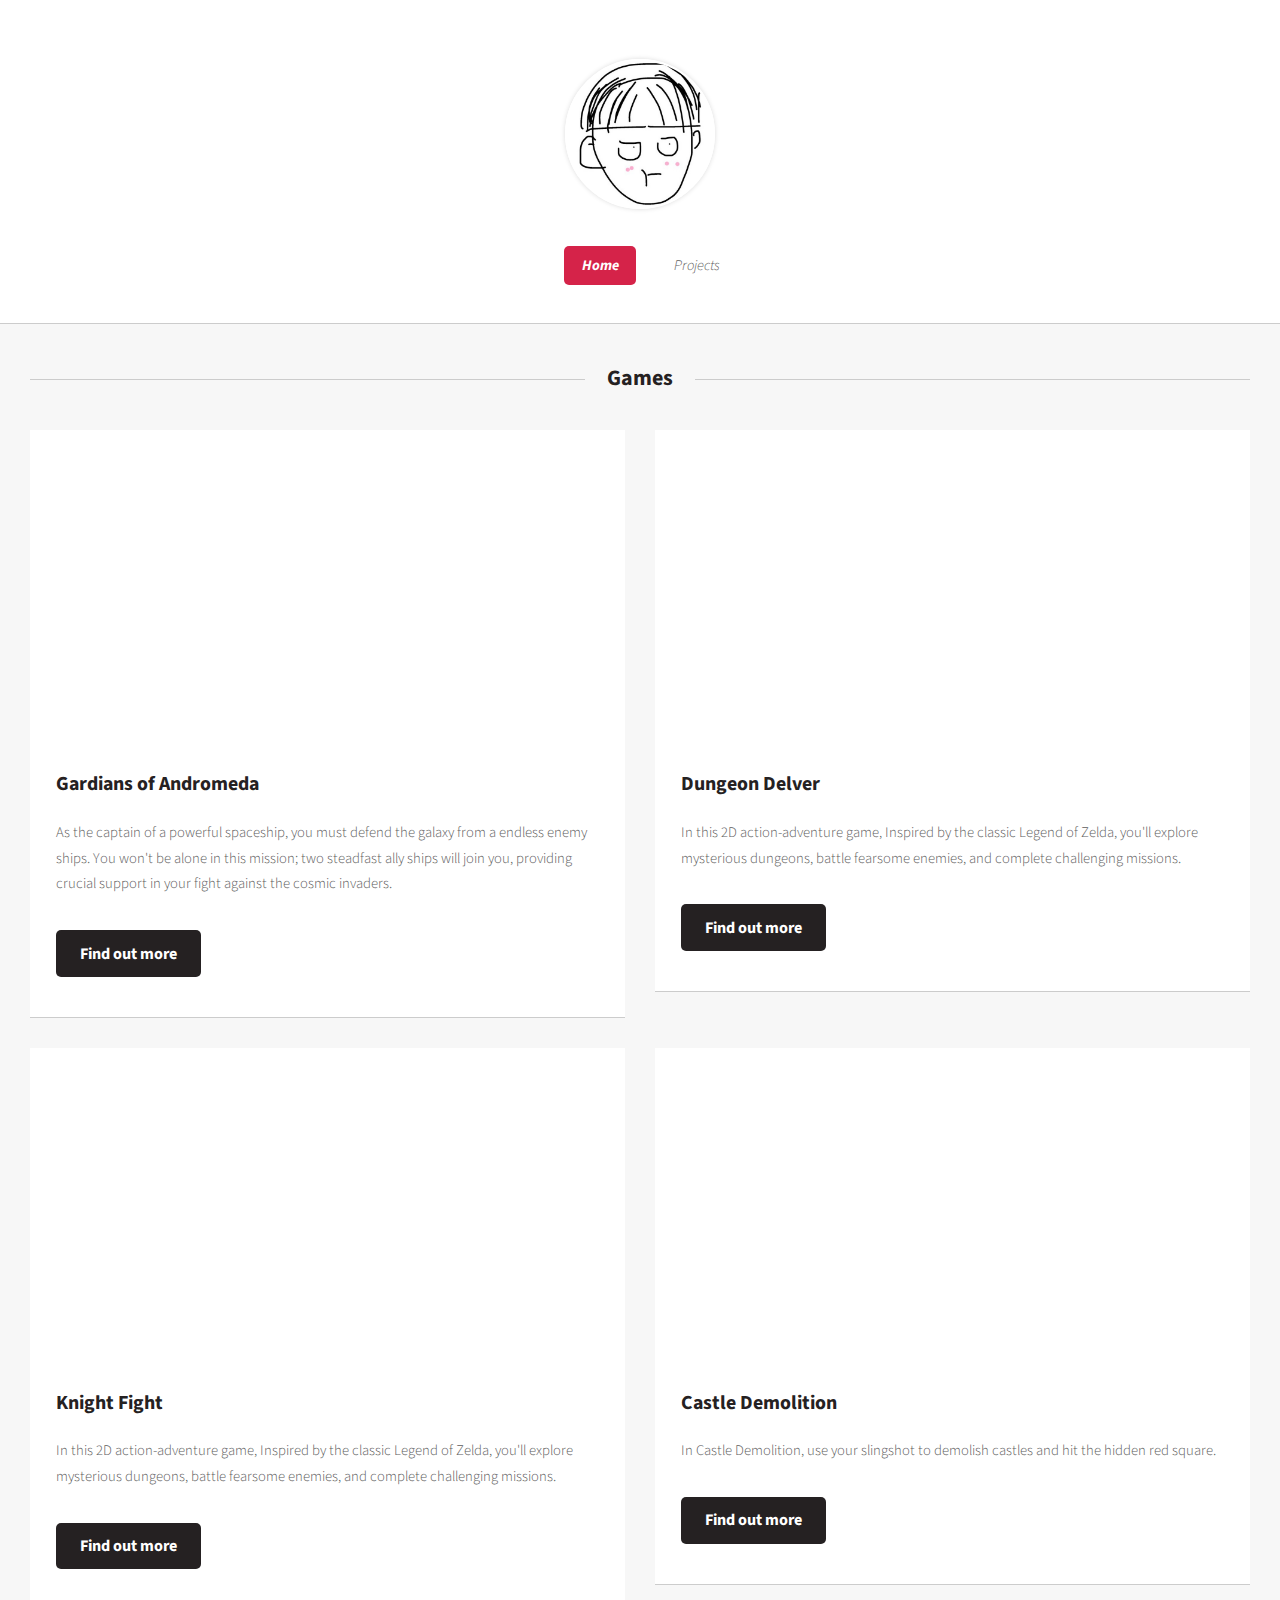
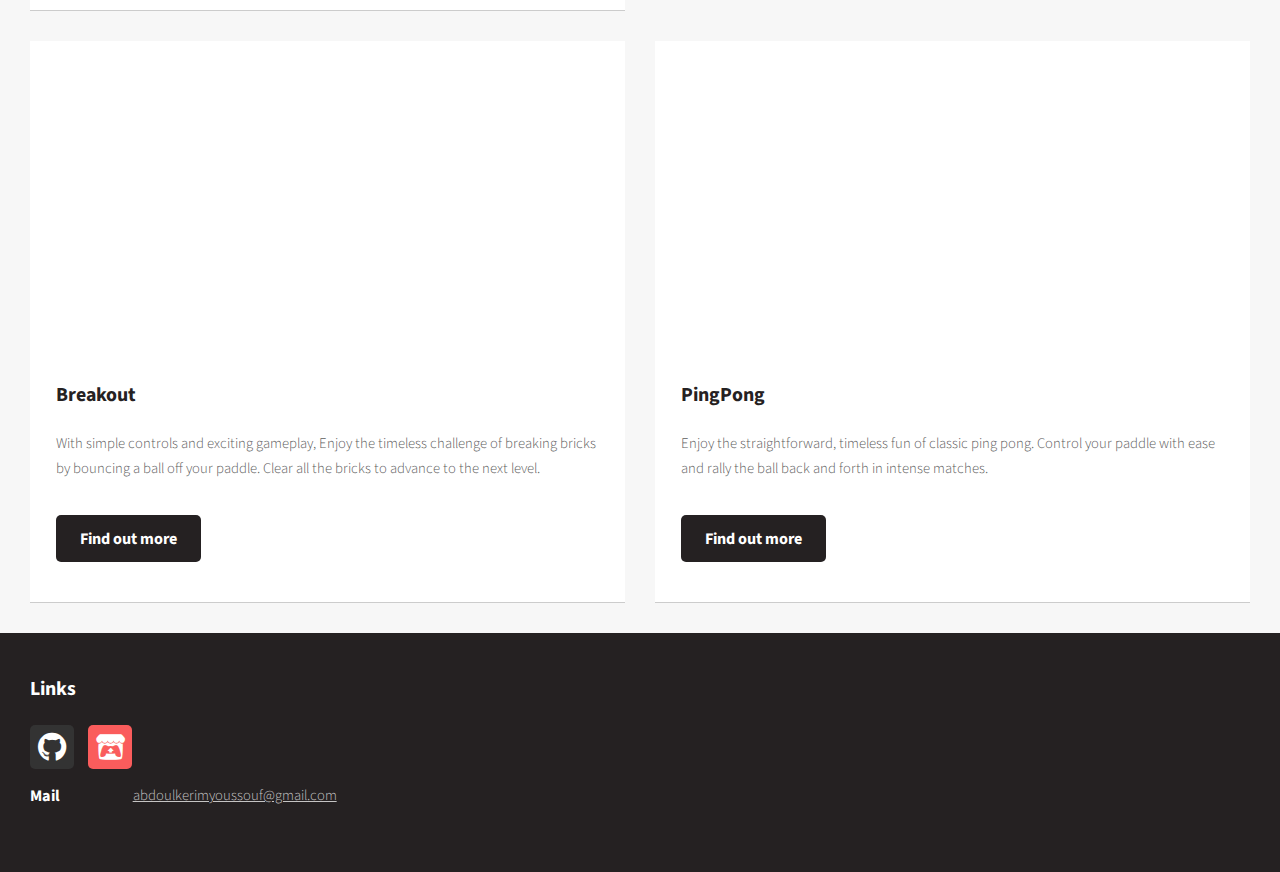
==== Games.html @ 2366a531 "Initial commit" ====
<!DOCTYPE HTML>
<!--
	Dopetrope by HTML5 UP
	html5up.net | @ajlkn
	Free for personal and commercial use under the CCA 3.0 license (html5up.net/license)
-->
<html>
	<head>
		<title>Portfolio|Abdoulkerim</title>
		<meta charset="utf-8" />
		<meta name="viewport" content="width=device-width, initial-scale=1, user-scalable=no" />
		<link rel="stylesheet" href="assets/css/main.css" />
	</head>
	<body class="homepage is-preload">
		<div id="page-wrapper">

			<!-- Header -->
				<section id="header">

					<!-- Logo -->
						<h1><a href="index.html"><img src="images/notapplepie.jpg" alt="notapplepie" class="profile-pic"/></a></h1>

					<!-- Nav -->
						<nav id="nav">
							<ul>
								<li class="current"><a href="index.html">Home</a></li>
								<li><a href="Games.html">Projects</a></li>
							</ul>
						</nav>


				</section>

			<!-- Main -->
				<section id="main">
					<div class="container">
						<div class="row">
							<div class="col-12">

								<!-- Portfolio -->
									<section>
										<header class="major">
											<h2>Games</h2>
										</header>
										<div class="row">
											<div class="col-6 col-6-medium col-12-small">
												<section class="box">
													<div class = "video-yt" >
														<iframe src="https://www.youtube.com/embed/oCdLekGJ3S4?si=FOqsFIEhR8Nm39Bn" title="YouTube video player" frameborder="0"
														 allow="accelerometer; autoplay; clipboard-write; encrypted-media; gyroscope; picture-in-picture; web-share"
														  referrerpolicy="strict-origin-when-cross-origin" allowfullscreen></iframe>
													</div>
													<header>
														<h3>Gardians of Andromeda</h3>
													</header>
													<p>
														As the captain of a powerful spaceship, you must defend the galaxy from a endless enemy ships.
														 You won't be alone in this mission; two steadfast ally ships will join you, providing crucial 
														 support in your fight against the cosmic invaders.
													</p>
													<footer>
														<ul class="actions">
															<li><a href="#" class="button alt">Find out more</a></li>
														</ul>
													</footer>
												</section>
											</div>
											
											<div class="col-6 col-6-medium col-12-small">
												<section class="box">
													<div class = "video-yt" >
													<iframe src="https://www.youtube.com/embed/owROB8qgA64?si=1afpTWUJs-qrhBt_" title="YouTube video player" 
													frameborder="0" allow="accelerometer; autoplay; clipboard-write; encrypted-media; gyroscope; picture-in-picture; web-share" 
													referrerpolicy="strict-origin-when-cross-origin" allowfullscreen></iframe>
													</div>
													<header>
														<h3>Dungeon Delver</h3>
													</header>
													<p>
														In this 2D action-adventure game, Inspired by the classic Legend of Zelda, 
														you'll explore mysterious dungeons, battle fearsome enemies, and complete challenging missions.
													</p>
													<footer>
														<ul class="actions">
															<li><a href="#" class="button alt">Find out more</a></li>
														</ul>
													</footer>
												</section>
											</div>
											
											<div class="col-6 col-6-medium col-12-small">
												<section class="box">
													<div class = "video-yt" >
														<iframe src="https://www.youtube.com/embed/XNdR9-HgAMY?si=P9lZKR7RT84ebOXE" 
														title="YouTube video player" frameborder="0" allow="accelerometer; autoplay; clipboard-write; encrypted-media; gyroscope; picture-in-picture; web-share" 
														referrerpolicy="strict-origin-when-cross-origin" allowfullscreen></iframe>
													</div>
													<header>
														<h3>Knight Fight</h3>
													</header>
													<p>
														In this 2D action-adventure game, Inspired by the classic Legend of Zelda, 
														you'll explore mysterious dungeons, battle fearsome enemies, and complete challenging missions.
													</p>
													<footer>
														<ul class="actions">
															<li><a href="#" class="button alt">Find out more</a></li>
														</ul>
													</footer>
												</section>
											</div>
											<div class="col-6 col-6-medium col-12-small">
												<section class="box">
													<div class = "video-yt" >
														<iframe src="https://www.youtube.com/embed/rdBwaSptg14?si=_BSY2R4jfX_5YaL0"
														 title="YouTube video player" frameborder="0" allow="accelerometer; autoplay; clipboard-write; encrypted-media; gyroscope; picture-in-picture; web-share" 
														 referrerpolicy="strict-origin-when-cross-origin" allowfullscreen></iframe>
													</div>
													<header>
														<h3>Castle Demolition</h3>
													</header>
													<p>
														In Castle Demolition, use your slingshot to demolish castles and hit the hidden red square. 
													</p>
													<footer>
														<ul class="actions">
															<li><a href="#" class="button alt">Find out more</a></li>
														</ul>
													</footer>
												</section>
											</div>
											

											<div class="col-6 col-6-medium col-12-small">
												<section class="box">
													<div class = "video-yt" >
														<iframe src="https://www.youtube.com/embed/Ey598i9EQkU?si=g7UtG5QDTFk-wQ0L" title="YouTube video player" 
														frameborder="0" allow="accelerometer; autoplay; clipboard-write; encrypted-media; gyroscope; picture-in-picture; web-share" 
														referrerpolicy="strict-origin-when-cross-origin" allowfullscreen></iframe>
														</div>
													<header>
														<h3>Breakout</h3>
													</header>
													<p>
														With simple controls and exciting gameplay, Enjoy the timeless challenge of breaking bricks by bouncing a ball off your paddle. 
														Clear all the bricks to advance to the next level.
													</p>
													<footer>
														<ul class="actions">
															<li><a href="#" class="button alt">Find out more</a></li>
														</ul>
													</footer>
												</section>
											</div>
											
											<div class="col-6 col-6-medium col-12-small">
												<section class="box">
													<div class = "video-yt" >
														<iframe src="https://www.youtube.com/embed/OvKiHizzJpU?si=vt8vZYAfU6YXUYpJ" title="YouTube video player" 
														frameborder="0" allow="accelerometer; autoplay; clipboard-write; encrypted-media; gyroscope; picture-in-picture; web-share" 
														referrerpolicy="strict-origin-when-cross-origin" allowfullscreen></iframe>
														</div>
													<header>
														<h3>PingPong</h3>
													</header>
													<p>
														Enjoy the straightforward, timeless fun of classic ping pong. 
														Control your paddle with ease and rally the ball back and forth in intense matches.
													</p>
													<footer>
														<ul class="actions">
															<li><a href="#" class="button alt">Find out more</a></li>
														</ul>
													</footer>
												</section>
											</div>
										</div>
									</section>

							</div>
							
						</div>
					</div>
				</section>

			<!-- Footer -->
            <section id="footer">
                <div class="container">
                    <div class="row">
                    
                        <div class="col-4 col-12-medium">
                            <section>
                                <header>
                                    <h3>Links</h3>
                                </header>
                                <ul class="social">
                                    <li><a class="icon brands fa-github" href="https://github.com/akerim0" target="_blank"><span class="label">Github</span></a></li>
                                    <li><a class="icon brands fa-itch-io" href="https://not-apple-pie-0.itch.io/" target="_blank"><span class="label">itch.io</span></a></li>
                                </ul>
                                <ul class="contact">
                                    
                                    <li>
                                        <h3>Mail</h3>
                                        <p><a href="#">abdoulkerimyoussouf@gmail.com</a></p>
                                    </li>
                                    
                                </ul>
                            </section>
                        </div>
                    
                    </div>
                </div>
            </section>

		</div>

		<!-- Scripts -->
			<script src="assets/js/jquery.min.js"></script>
			<script src="assets/js/jquery.dropotron.min.js"></script>
			<script src="assets/js/browser.min.js"></script>
			<script src="assets/js/breakpoints.min.js"></script>
			<script src="assets/js/util.js"></script>
			<script src="assets/js/main.js"></script>

	</body>
</html>
---- assets/css/main.css ----
@import url("fontawesome-all.min.css");
@import url("https://fonts.googleapis.com/css?family=Source+Sans+Pro:300,400,700,900,300italic");

/*
	Dopetrope by HTML5 UP
	html5up.net | @ajlkn
	Free for personal and commercial use under the CCA 3.0 license (html5up.net/license)
*/

html, body, div, span, applet, object,
iframe, h1, h2, h3, h4, h5, h6, p, blockquote,
pre, a, abbr, acronym, address, big, cite,
code, del, dfn, em, img, ins, kbd, q, s, samp,
small, strike, strong, sub, sup, tt, var, b,
u, i, center, dl, dt, dd, ol, ul, li, fieldset,
form, label, legend, table, caption, tbody,
tfoot, thead, tr, th, td, article, aside,
canvas, details, embed, figure, figcaption,
footer, header, hgroup, menu, nav, output, ruby,
section, summary, time, mark, audio, video {
	margin: 0;
	padding: 0;
	border: 0;
	font-size: 100%;
	font: inherit;	vertical-align: baseline;}

.profile-pic {
	width: 150px; /* Adjust the size as needed */
	height: 150px; /* Ensure the height is the same as the width for a perfect circle */
	border-radius: 50%; /* This makes the image circular */
	object-fit: cover; /* This ensures the image covers the entire container */
	border: 2px solid #fff; /* Optional: Add a border */
	box-shadow: 0 0 5px rgba(0, 0, 0, 0.15); /* Optional: Add a subtle shadow */
	}
article, aside, details, figcaption, figure,
footer, header, hgroup, menu, nav, section {
	display: block;}

body {
	line-height: 1;
}

ol, ul {
	list-style: none;
}

blockquote, q {
	quotes: none;
}

	blockquote:before, blockquote:after, q:before, q:after {
		content: '';
		content: none;
	}

table {
	border-collapse: collapse;
	border-spacing: 0;
}

body {
	-webkit-text-size-adjust: none;
}

mark {
	background-color: transparent;
	color: inherit;
}

input::-moz-focus-inner {
	border: 0;
	padding: 0;
}

input, select, textarea {
	-moz-appearance: none;
	-webkit-appearance: none;
	-ms-appearance: none;
	appearance: none;
}

/* Basic */

	html {
		box-sizing: border-box;
	}

	*, *:before, *:after {
		box-sizing: inherit;
	}

	body {
		background: #252122;
		background-image: url("images/bg02.png");
	}

		body.is-preload *, body.is-preload *:before, body.is-preload *:after {
			-moz-animation: none !important;
			-webkit-animation: none !important;
			-ms-animation: none !important;
			animation: none !important;
			-moz-transition: none !important;
			-webkit-transition: none !important;
			-ms-transition: none !important;
			transition: none !important;
		}

	body, input, textarea, select {
		font-family: 'Source Sans Pro';
		font-weight: 300;
		color: #5d5d5d;
		font-size: 14pt;
		line-height: 1.75em;
	}

	strong, b {
		/*color: #ffffff;*/
		font-weight: 400;
	}

	i, em {
		font-style: italic;
	}

	sub {
		position: relative;
		top: 0.5em;
		font-size: 0.8em;
	}

	sup {
		position: relative;
		top: -0.5em;
		font-size: 0.8em;
	}

	blockquote {
		border-left: solid 0.75em #dddddd;
		padding: 1em 0 1em 1.5em;
		font-style: italic;
	}

	h1, h2, h3, h4, h5, h6 {
		color: #252122;
		font-weight: 700;
	}

	h1 a, h2 a, h3 a, h4 a, h5 a, h6 a {
		color: inherit;
		text-decoration: none;
	}

	h2 {
		font-size: 1.5em;
	}

	h3 {
		font-size: 1.35em;
	}

	a {
		color: #d52349;
		text-decoration: underline;
	}

		a:hover {
			text-decoration: none;
		}

	br.clear {
		clear: both;
	}

	hr {
		border: 0;
		border-top: solid 1px #dddddd;
		height: 1px;
		margin: 2em 0 2em 0;
	}

	p, ul, ol, dl, table {
		margin-bottom: 2em;
	}

/* Container */

	.container {
		margin: 0 auto;
		max-width: 100%;
		width: 70em;
	}

		@media screen and (max-width: 1680px) {

			.container {
				width: 70em;
			}

		}

		@media screen and (max-width: 1280px) {

			.container {
				width: calc(100% - 60px);
			}

		}

		@media screen and (max-width: 980px) {

			.container {
				width: calc(100% - 80px);
			}

		}

		@media screen and (max-width: 736px) {

			.container {
				width: calc(100% - 40px);
			}

		}

/* Row */

	.row {
		display: flex;
		flex-wrap: wrap;
		box-sizing: border-box;
		align-items: stretch;
	}

		.row > * {
			box-sizing: border-box;
		}

		.row.gtr-uniform > * > :last-child {
			margin-bottom: 0;
		}

		.row.aln-left {
			justify-content: flex-start;
		}

		.row.aln-center {
			justify-content: center;
		}

		.row.aln-right {
			justify-content: flex-end;
		}

		.row.aln-top {
			align-items: flex-start;
		}

		.row.aln-middle {
			align-items: center;
		}

		.row.aln-bottom {
			align-items: flex-end;
		}

		.row > .imp {
			order: -1;
		}

		.row > .col-1 {
			width: 8.33333%;
		}

		.row > .off-1 {
			margin-left: 8.33333%;
		}

		.row > .col-2 {
			width: 16.66667%;
		}

		.row > .off-2 {
			margin-left: 16.66667%;
		}

		.row > .col-3 {
			width: 25%;
		}

		.row > .off-3 {
			margin-left: 25%;
		}

		.row > .col-4 {
			width: 33.33333%;
		}

		.row > .off-4 {
			margin-left: 33.33333%;
		}

		.row > .col-5 {
			width: 41.66667%;
		}

		.row > .off-5 {
			margin-left: 41.66667%;
		}

		.row > .col-6 {
			width: 50%;
		}

		.row > .off-6 {
			margin-left: 50%;
		}

		.row > .col-7 {
			width: 58.33333%;
		}

		.row > .off-7 {
			margin-left: 58.33333%;
		}

		.row > .col-8 {
			width: 66.66667%;
		}

		.row > .off-8 {
			margin-left: 66.66667%;
		}

		.row > .col-9 {
			width: 75%;
		}

		.row > .off-9 {
			margin-left: 75%;
		}

		.row > .col-10 {
			width: 83.33333%;
		}

		.row > .off-10 {
			margin-left: 83.33333%;
		}

		.row > .col-11 {
			width: 91.66667%;
		}

		.row > .off-11 {
			margin-left: 91.66667%;
		}

		.row > .col-12 {
			width: 100%;
		}

		.row > .off-12 {
			margin-left: 100%;
		}

		.row.gtr-0 {
			margin-top: 0px;
			margin-left: 0px;
		}

			.row.gtr-0 > * {
				padding: 0px 0 0 0px;
			}

			.row.gtr-0.gtr-uniform {
				margin-top: 0px;
			}

				.row.gtr-0.gtr-uniform > * {
					padding-top: 0px;
				}

		.row.gtr-25 {
			margin-top: -12.5px;
			margin-left: -12.5px;
		}

			.row.gtr-25 > * {
				padding: 12.5px 0 0 12.5px;
			}

			.row.gtr-25.gtr-uniform {
				margin-top: -12.5px;
			}

				.row.gtr-25.gtr-uniform > * {
					padding-top: 12.5px;
				}

		.row.gtr-50 {
			margin-top: -25px;
			margin-left: -25px;
		}

			.row.gtr-50 > * {
				padding: 25px 0 0 25px;
			}

			.row.gtr-50.gtr-uniform {
				margin-top: -25px;
			}

				.row.gtr-50.gtr-uniform > * {
					padding-top: 25px;
				}

		.row {
			margin-top: -50px;
			margin-left: -50px;
		}

			.row > * {
				padding: 50px 0 0 50px;
			}

			.row.gtr-uniform {
				margin-top: -50px;
			}

				.row.gtr-uniform > * {
					padding-top: 50px;
				}

		.row.gtr-150 {
			margin-top: -75px;
			margin-left: -75px;
		}

			.row.gtr-150 > * {
				padding: 75px 0 0 75px;
			}

			.row.gtr-150.gtr-uniform {
				margin-top: -75px;
			}

				.row.gtr-150.gtr-uniform > * {
					padding-top: 75px;
				}

		.row.gtr-200 {
			margin-top: -100px;
			margin-left: -100px;
		}

			.row.gtr-200 > * {
				padding: 100px 0 0 100px;
			}

			.row.gtr-200.gtr-uniform {
				margin-top: -100px;
			}

				.row.gtr-200.gtr-uniform > * {
					padding-top: 100px;
				}

		@media screen and (max-width: 1680px) {

			.row {
				display: flex;
				flex-wrap: wrap;
				box-sizing: border-box;
				align-items: stretch;
			}

				.row > * {
					box-sizing: border-box;
				}

				.row.gtr-uniform > * > :last-child {
					margin-bottom: 0;
				}

				.row.aln-left {
					justify-content: flex-start;
				}

				.row.aln-center {
					justify-content: center;
				}

				.row.aln-right {
					justify-content: flex-end;
				}

				.row.aln-top {
					align-items: flex-start;
				}

				.row.aln-middle {
					align-items: center;
				}

				.row.aln-bottom {
					align-items: flex-end;
				}

				.row > .imp-xlarge {
					order: -1;
				}

				.row > .col-1-xlarge {
					width: 8.33333%;
				}

				.row > .off-1-xlarge {
					margin-left: 8.33333%;
				}

				.row > .col-2-xlarge {
					width: 16.66667%;
				}

				.row > .off-2-xlarge {
					margin-left: 16.66667%;
				}

				.row > .col-3-xlarge {
					width: 25%;
				}

				.row > .off-3-xlarge {
					margin-left: 25%;
				}

				.row > .col-4-xlarge {
					width: 33.33333%;
				}

				.row > .off-4-xlarge {
					margin-left: 33.33333%;
				}

				.row > .col-5-xlarge {
					width: 41.66667%;
				}

				.row > .off-5-xlarge {
					margin-left: 41.66667%;
				}

				.row > .col-6-xlarge {
					width: 50%;
				}

				.row > .off-6-xlarge {
					margin-left: 50%;
				}

				.row > .col-7-xlarge {
					width: 58.33333%;
				}

				.row > .off-7-xlarge {
					margin-left: 58.33333%;
				}

				.row > .col-8-xlarge {
					width: 66.66667%;
				}

				.row > .off-8-xlarge {
					margin-left: 66.66667%;
				}

				.row > .col-9-xlarge {
					width: 75%;
				}

				.row > .off-9-xlarge {
					margin-left: 75%;
				}

				.row > .col-10-xlarge {
					width: 83.33333%;
				}

				.row > .off-10-xlarge {
					margin-left: 83.33333%;
				}

				.row > .col-11-xlarge {
					width: 91.66667%;
				}

				.row > .off-11-xlarge {
					margin-left: 91.66667%;
				}

				.row > .col-12-xlarge {
					width: 100%;
				}

				.row > .off-12-xlarge {
					margin-left: 100%;
				}

				.row.gtr-0 {
					margin-top: 0px;
					margin-left: 0px;
				}

					.row.gtr-0 > * {
						padding: 0px 0 0 0px;
					}

					.row.gtr-0.gtr-uniform {
						margin-top: 0px;
					}

						.row.gtr-0.gtr-uniform > * {
							padding-top: 0px;
						}

				.row.gtr-25 {
					margin-top: -12.5px;
					margin-left: -12.5px;
				}

					.row.gtr-25 > * {
						padding: 12.5px 0 0 12.5px;
					}

					.row.gtr-25.gtr-uniform {
						margin-top: -12.5px;
					}

						.row.gtr-25.gtr-uniform > * {
							padding-top: 12.5px;
						}

				.row.gtr-50 {
					margin-top: -25px;
					margin-left: -25px;
				}

					.row.gtr-50 > * {
						padding: 25px 0 0 25px;
					}

					.row.gtr-50.gtr-uniform {
						margin-top: -25px;
					}

						.row.gtr-50.gtr-uniform > * {
							padding-top: 25px;
						}

				.row {
					margin-top: -50px;
					margin-left: -50px;
				}

					.row > * {
						padding: 50px 0 0 50px;
					}

					.row.gtr-uniform {
						margin-top: -50px;
					}

						.row.gtr-uniform > * {
							padding-top: 50px;
						}

				.row.gtr-150 {
					margin-top: -75px;
					margin-left: -75px;
				}

					.row.gtr-150 > * {
						padding: 75px 0 0 75px;
					}

					.row.gtr-150.gtr-uniform {
						margin-top: -75px;
					}

						.row.gtr-150.gtr-uniform > * {
							padding-top: 75px;
						}

				.row.gtr-200 {
					margin-top: -100px;
					margin-left: -100px;
				}

					.row.gtr-200 > * {
						padding: 100px 0 0 100px;
					}

					.row.gtr-200.gtr-uniform {
						margin-top: -100px;
					}

						.row.gtr-200.gtr-uniform > * {
							padding-top: 100px;
						}

		}

		@media screen and (max-width: 1280px) {

			.row {
				display: flex;
				flex-wrap: wrap;
				box-sizing: border-box;
				align-items: stretch;
			}

				.row > * {
					box-sizing: border-box;
				}

				.row.gtr-uniform > * > :last-child {
					margin-bottom: 0;
				}

				.row.aln-left {
					justify-content: flex-start;
				}

				.row.aln-center {
					justify-content: center;
				}

				.row.aln-right {
					justify-content: flex-end;
				}

				.row.aln-top {
					align-items: flex-start;
				}

				.row.aln-middle {
					align-items: center;
				}

				.row.aln-bottom {
					align-items: flex-end;
				}

				.row > .imp-large {
					order: -1;
				}

				.row > .col-1-large {
					width: 8.33333%;
				}

				.row > .off-1-large {
					margin-left: 8.33333%;
				}

				.row > .col-2-large {
					width: 16.66667%;
				}

				.row > .off-2-large {
					margin-left: 16.66667%;
				}

				.row > .col-3-large {
					width: 25%;
				}

				.row > .off-3-large {
					margin-left: 25%;
				}

				.row > .col-4-large {
					width: 33.33333%;
				}

				.row > .off-4-large {
					margin-left: 33.33333%;
				}

				.row > .col-5-large {
					width: 41.66667%;
				}

				.row > .off-5-large {
					margin-left: 41.66667%;
				}

				.row > .col-6-large {
					width: 50%;
				}

				.row > .off-6-large {
					margin-left: 50%;
				}

				.row > .col-7-large {
					width: 58.33333%;
				}

				.row > .off-7-large {
					margin-left: 58.33333%;
				}

				.row > .col-8-large {
					width: 66.66667%;
				}

				.row > .off-8-large {
					margin-left: 66.66667%;
				}

				.row > .col-9-large {
					width: 75%;
				}

				.row > .off-9-large {
					margin-left: 75%;
				}

				.row > .col-10-large {
					width: 83.33333%;
				}

				.row > .off-10-large {
					margin-left: 83.33333%;
				}

				.row > .col-11-large {
					width: 91.66667%;
				}

				.row > .off-11-large {
					margin-left: 91.66667%;
				}

				.row > .col-12-large {
					width: 100%;
				}

				.row > .off-12-large {
					margin-left: 100%;
				}

				.row.gtr-0 {
					margin-top: 0px;
					margin-left: 0px;
				}

					.row.gtr-0 > * {
						padding: 0px 0 0 0px;
					}

					.row.gtr-0.gtr-uniform {
						margin-top: 0px;
					}

						.row.gtr-0.gtr-uniform > * {
							padding-top: 0px;
						}

				.row.gtr-25 {
					margin-top: -7.5px;
					margin-left: -7.5px;
				}

					.row.gtr-25 > * {
						padding: 7.5px 0 0 7.5px;
					}

					.row.gtr-25.gtr-uniform {
						margin-top: -7.5px;
					}

						.row.gtr-25.gtr-uniform > * {
							padding-top: 7.5px;
						}

				.row.gtr-50 {
					margin-top: -15px;
					margin-left: -15px;
				}

					.row.gtr-50 > * {
						padding: 15px 0 0 15px;
					}

					.row.gtr-50.gtr-uniform {
						margin-top: -15px;
					}

						.row.gtr-50.gtr-uniform > * {
							padding-top: 15px;
						}

				.row {
					margin-top: -30px;
					margin-left: -30px;
				}

					.row > * {
						padding: 30px 0 0 30px;
					}

					.row.gtr-uniform {
						margin-top: -30px;
					}

						.row.gtr-uniform > * {
							padding-top: 30px;
						}

				.row.gtr-150 {
					margin-top: -45px;
					margin-left: -45px;
				}

					.row.gtr-150 > * {
						padding: 45px 0 0 45px;
					}

					.row.gtr-150.gtr-uniform {
						margin-top: -45px;
					}

						.row.gtr-150.gtr-uniform > * {
							padding-top: 45px;
						}

				.row.gtr-200 {
					margin-top: -60px;
					margin-left: -60px;
				}

					.row.gtr-200 > * {
						padding: 60px 0 0 60px;
					}

					.row.gtr-200.gtr-uniform {
						margin-top: -60px;
					}

						.row.gtr-200.gtr-uniform > * {
							padding-top: 60px;
						}

		}

		@media screen and (max-width: 980px) {

			.row {
				display: flex;
				flex-wrap: wrap;
				box-sizing: border-box;
				align-items: stretch;
			}

				.row > * {
					box-sizing: border-box;
				}

				.row.gtr-uniform > * > :last-child {
					margin-bottom: 0;
				}

				.row.aln-left {
					justify-content: flex-start;
				}

				.row.aln-center {
					justify-content: center;
				}

				.row.aln-right {
					justify-content: flex-end;
				}

				.row.aln-top {
					align-items: flex-start;
				}

				.row.aln-middle {
					align-items: center;
				}

				.row.aln-bottom {
					align-items: flex-end;
				}

				.row > .imp-medium {
					order: -1;
				}

				.row > .col-1-medium {
					width: 8.33333%;
				}

				.row > .off-1-medium {
					margin-left: 8.33333%;
				}

				.row > .col-2-medium {
					width: 16.66667%;
				}

				.row > .off-2-medium {
					margin-left: 16.66667%;
				}

				.row > .col-3-medium {
					width: 25%;
				}

				.row > .off-3-medium {
					margin-left: 25%;
				}

				.row > .col-4-medium {
					width: 33.33333%;
				}

				.row > .off-4-medium {
					margin-left: 33.33333%;
				}

				.row > .col-5-medium {
					width: 41.66667%;
				}

				.row > .off-5-medium {
					margin-left: 41.66667%;
				}

				.row > .col-6-medium {
					width: 50%;
				}

				.row > .off-6-medium {
					margin-left: 50%;
				}

				.row > .col-7-medium {
					width: 58.33333%;
				}

				.row > .off-7-medium {
					margin-left: 58.33333%;
				}

				.row > .col-8-medium {
					width: 66.66667%;
				}

				.row > .off-8-medium {
					margin-left: 66.66667%;
				}

				.row > .col-9-medium {
					width: 75%;
				}

				.row > .off-9-medium {
					margin-left: 75%;
				}

				.row > .col-10-medium {
					width: 83.33333%;
				}

				.row > .off-10-medium {
					margin-left: 83.33333%;
				}

				.row > .col-11-medium {
					width: 91.66667%;
				}

				.row > .off-11-medium {
					margin-left: 91.66667%;
				}

				.row > .col-12-medium {
					width: 100%;
				}

				.row > .off-12-medium {
					margin-left: 100%;
				}

				.row.gtr-0 {
					margin-top: 0px;
					margin-left: 0px;
				}

					.row.gtr-0 > * {
						padding: 0px 0 0 0px;
					}

					.row.gtr-0.gtr-uniform {
						margin-top: 0px;
					}

						.row.gtr-0.gtr-uniform > * {
							padding-top: 0px;
						}

				.row.gtr-25 {
					margin-top: -10px;
					margin-left: -10px;
				}

					.row.gtr-25 > * {
						padding: 10px 0 0 10px;
					}

					.row.gtr-25.gtr-uniform {
						margin-top: -10px;
					}

						.row.gtr-25.gtr-uniform > * {
							padding-top: 10px;
						}

				.row.gtr-50 {
					margin-top: -20px;
					margin-left: -20px;
				}

					.row.gtr-50 > * {
						padding: 20px 0 0 20px;
					}

					.row.gtr-50.gtr-uniform {
						margin-top: -20px;
					}

						.row.gtr-50.gtr-uniform > * {
							padding-top: 20px;
						}

				.row {
					margin-top: -40px;
					margin-left: -40px;
				}

					.row > * {
						padding: 40px 0 0 40px;
					}

					.row.gtr-uniform {
						margin-top: -40px;
					}

						.row.gtr-uniform > * {
							padding-top: 40px;
						}

				.row.gtr-150 {
					margin-top: -60px;
					margin-left: -60px;
				}

					.row.gtr-150 > * {
						padding: 60px 0 0 60px;
					}

					.row.gtr-150.gtr-uniform {
						margin-top: -60px;
					}

						.row.gtr-150.gtr-uniform > * {
							padding-top: 60px;
						}

				.row.gtr-200 {
					margin-top: -80px;
					margin-left: -80px;
				}

					.row.gtr-200 > * {
						padding: 80px 0 0 80px;
					}

					.row.gtr-200.gtr-uniform {
						margin-top: -80px;
					}

						.row.gtr-200.gtr-uniform > * {
							padding-top: 80px;
						}

		}

		@media screen and (max-width: 736px) {

			.row {
				display: flex;
				flex-wrap: wrap;
				box-sizing: border-box;
				align-items: stretch;
			}

				.row > * {
					box-sizing: border-box;
				}

				.row.gtr-uniform > * > :last-child {
					margin-bottom: 0;
				}

				.row.aln-left {
					justify-content: flex-start;
				}

				.row.aln-center {
					justify-content: center;
				}

				.row.aln-right {
					justify-content: flex-end;
				}

				.row.aln-top {
					align-items: flex-start;
				}

				.row.aln-middle {
					align-items: center;
				}

				.row.aln-bottom {
					align-items: flex-end;
				}

				.row > .imp-small {
					order: -1;
				}

				.row > .col-1-small {
					width: 8.33333%;
				}

				.row > .off-1-small {
					margin-left: 8.33333%;
				}

				.row > .col-2-small {
					width: 16.66667%;
				}

				.row > .off-2-small {
					margin-left: 16.66667%;
				}

				.row > .col-3-small {
					width: 25%;
				}

				.row > .off-3-small {
					margin-left: 25%;
				}

				.row > .col-4-small {
					width: 33.33333%;
				}

				.row > .off-4-small {
					margin-left: 33.33333%;
				}

				.row > .col-5-small {
					width: 41.66667%;
				}

				.row > .off-5-small {
					margin-left: 41.66667%;
				}

				.row > .col-6-small {
					width: 50%;
				}

				.row > .off-6-small {
					margin-left: 50%;
				}

				.row > .col-7-small {
					width: 58.33333%;
				}

				.row > .off-7-small {
					margin-left: 58.33333%;
				}

				.row > .col-8-small {
					width: 66.66667%;
				}

				.row > .off-8-small {
					margin-left: 66.66667%;
				}

				.row > .col-9-small {
					width: 75%;
				}

				.row > .off-9-small {
					margin-left: 75%;
				}

				.row > .col-10-small {
					width: 83.33333%;
				}

				.row > .off-10-small {
					margin-left: 83.33333%;
				}

				.row > .col-11-small {
					width: 91.66667%;
				}

				.row > .off-11-small {
					margin-left: 91.66667%;
				}

				.row > .col-12-small {
					width: 100%;
				}

				.row > .off-12-small {
					margin-left: 100%;
				}

				.row.gtr-0 {
					margin-top: 0px;
					margin-left: 0px;
				}

					.row.gtr-0 > * {
						padding: 0px 0 0 0px;
					}

					.row.gtr-0.gtr-uniform {
						margin-top: 0px;
					}

						.row.gtr-0.gtr-uniform > * {
							padding-top: 0px;
						}

				.row.gtr-25 {
					margin-top: -5px;
					margin-left: -5px;
				}

					.row.gtr-25 > * {
						padding: 5px 0 0 5px;
					}

					.row.gtr-25.gtr-uniform {
						margin-top: -5px;
					}

						.row.gtr-25.gtr-uniform > * {
							padding-top: 5px;
						}

				.row.gtr-50 {
					margin-top: -10px;
					margin-left: -10px;
				}

					.row.gtr-50 > * {
						padding: 10px 0 0 10px;
					}

					.row.gtr-50.gtr-uniform {
						margin-top: -10px;
					}

						.row.gtr-50.gtr-uniform > * {
							padding-top: 10px;
						}

				.row {
					margin-top: -20px;
					margin-left: -20px;
				}

					.row > * {
						padding: 20px 0 0 20px;
					}

					.row.gtr-uniform {
						margin-top: -20px;
					}

						.row.gtr-uniform > * {
							padding-top: 20px;
						}

				.row.gtr-150 {
					margin-top: -30px;
					margin-left: -30px;
				}

					.row.gtr-150 > * {
						padding: 30px 0 0 30px;
					}

					.row.gtr-150.gtr-uniform {
						margin-top: -30px;
					}

						.row.gtr-150.gtr-uniform > * {
							padding-top: 30px;
						}

				.row.gtr-200 {
					margin-top: -40px;
					margin-left: -40px;
				}

					.row.gtr-200 > * {
						padding: 40px 0 0 40px;
					}

					.row.gtr-200.gtr-uniform {
						margin-top: -40px;
					}

						.row.gtr-200.gtr-uniform > * {
							padding-top: 40px;
						}

		}

/* Form */

	form label {
		display: block;
		color: #252122;
		font-weight: 400;
		margin: 0 0 0.5em 0;
	}

	form input[type=text],
	form input[type=email],
	form input[type=password],
	form select,
	form textarea {
		-webkit-appearance: none;
		display: block;
		border: 0;
		padding: 0.75em 1em;
		font-size: 1em;
		border-radius: 5px;
		border: solid 1px #dddddd;
		background: #fff;
		width: 100%;
	}

		form input[type=text]:focus,
		form input[type=email]:focus,
		form input[type=password]:focus,
		form select:focus,
		form textarea:focus {
			box-shadow: inset 0px 0px 1px 1px #43bff0;
		}

	form textarea {
		height: 15em;
	}

	form ::-webkit-input-placeholder {
		color: #555 !important;
	}

	form :-moz-placeholder {
		color: #555 !important;
	}

	form ::-moz-placeholder {
		color: #555 !important;
	}

	form :-ms-input-placeholder {
		color: #555 !important;
	}

	form ::-moz-focus-inner {
		border: 0;
	}

/* Tables */

	table {
		width: 100%;
	}

		table tr {
			border-top: solid 1px #dddddd;
		}

			table tr:first-child {
				border-top: 0;
			}

		table td {
			padding: 0.5em 1em 0.5em 1em;
		}

		table th {
			text-align: left;
			padding: 0.5em 1em 0.5em 1em;
			font-weight: 700;
			margin: 0 0 1em 0;
		}

		table thead {
			border-bottom: solid 2px #dddddd;
		}

/* Section/Article */

	section, article {
		margin-bottom: 2.5em;
	}

		section > :last-child, section:last-child, article > :last-child, article:last-child {
			margin-bottom: 0;
		}

	header {
		margin: 0 0 1.5em 0;
	}

		header > p {
			display: block;
			font-style: italic;
			margin: 0.5em 0 0 0;
			padding-bottom: 0.5em;
		}

		header.major {
			position: relative;
			text-align: center;
			border-top: solid 1px #ccc;
			top: 1em;
			margin: 0 0 3em 0;
		}

			header.major h2 {
				background: #fff;
				position: relative;
				top: -0.65em;
				display: inline;
				margin: 0;
				padding: 0 1em 0 1em;
			}

	footer {
		margin: 2.25em 0 0 0;
	}

/* Box */

	.box {
		background: #ffffff;
		border-bottom: solid 1px #ccc;
		padding: 2.75em 1.75em 2.75em 1.75em;
	}

		.box .image.featured {
			position: relative;
			width: auto;
			left: 1.75em;
			top: 1.75em;
			margin: -4.5em 0 4.25em -3.5em;
		}
		.box .video-yt {
			position: relative;
			padding-bottom: 56.25%;
			width: auto;
			left: 1.75em;
			top: 1.75em;
			/*height: 0;*/
			overflow: hidden;
			margin: -4.5em 0 4.25em -3.5em;
        }
		.box .video-yt iframe{
			position: absolute;
			top: 0;
			left:0;
			width: 100%/*calc(100% - 3.5em)*/;
			height: 100%;
		}
		.box.post header {
			padding-top: 1em;
			margin: 0 0 2em 0;
		}

		.box.post h2 {
			font-size: 2.5em;
			letter-spacing: -0.015em;
		}

		.box.post header > p {
			margin-top: 1.25em;
			font-size: 1.25em;
		}

		.box footer ul.actions {
			margin-bottom: 0;
		}

/* Button */

	input[type="button"],
	input[type="submit"],
	input[type="reset"],
	button,
	.button {
		-webkit-appearance: none;
		display: inline-block;
		text-decoration: none;
		cursor: pointer;
		border: 0;
		border-radius: 5px;
		background: #d52349;
		color: #fff !important;
		font-weight: 700;
		outline: 0;
		font-size: 1.1em;
		padding: 0.65em 1.5em 0.65em 1.5em;
		text-align: center;
		-moz-transition: background-color .25s ease-in-out;
		-webkit-transition: background-color .25s ease-in-out;
		-ms-transition: background-color .25s ease-in-out;
		transition: background-color .25s ease-in-out;
	}

		input[type="button"]:hover,
		input[type="submit"]:hover,
		input[type="reset"]:hover,
		button:hover,
		.button:hover {
			background: #e53359;
		}

		input[type="button"]:active,
		input[type="submit"]:active,
		input[type="reset"]:active,
		button:active,
		.button:active {
			background: #c51349;
		}

		input[type="button"].alt,
		input[type="submit"].alt,
		input[type="reset"].alt,
		button.alt,
		.button.alt {
			background: #252122;
		}

			input[type="button"].alt:hover,
			input[type="submit"].alt:hover,
			input[type="reset"].alt:hover,
			button.alt:hover,
			.button.alt:hover {
				background: #353132;
			}

			input[type="button"].alt:active,
			input[type="submit"].alt:active,
			input[type="reset"].alt:active,
			button.alt:active,
			.button.alt:active {
				background: #151112;
			}

		input[type="button"].icon:before,
		input[type="submit"].icon:before,
		input[type="reset"].icon:before,
		button.icon:before,
		.button.icon:before {
			opacity: 0.35;
			position: relative;
			top: 0.05em;
			margin-right: 0.75em;
		}

		input[type="button"].large,
		input[type="submit"].large,
		input[type="reset"].large,
		button.large,
		.button.large {
			font-size: 1.5em;
			padding: 0.75em 1.5em 0.75em 1.5em;
		}

/* Image */

	.image {
		display: inline-block;
		outline: 0;
	}

		.image img {
			display: block;
			width: 100%;
		}

		.image.centered {
			display: block;
			margin: 0 0 2em 0;
		}

			.image.centered img {
				margin: 0 auto;
				width: auto;
			}

		.image.featured {
			display: block;
			width: 100%;
			margin: 0 0 2em 0;
		}

		.image.left {
			float: left;
			margin: 0 2em 2em 0;
		}

/*Youtube Videos*/

/* List */

	ul {
		list-style: disc;
		padding-left: 1em;
	}

		ul li {
			padding-left: 0.5em;
		}

	ol {
		list-style: decimal;
		padding-left: 1.25em;
	}

		ol li {
			padding-left: 0.25em;
		}

/* Actions */

	ul.actions {
		list-style: none;
		padding-left: 0;
	}

		ul.actions li {
			display: inline-block;
			margin-left: 1em;
			padding-left: 0;
		}

			ul.actions li:first-child {
				margin-left: 0;
			}

	.center_Button {
		text-align: center;
		padding-top: 50px;
		}
	.center_Button .actions {
		display: inline-block;
		list-style-type: none;
		margin: 5px;
		padding: 0;
	}
	.center_Button .actions .button {
		display: inline-block;
		padding: 10px 20px;
		text-decoration: none;
	}
/* Links */

	ul.links {
		list-style: none;
		padding-left: 0;
	}

		ul.links li {
			display: inline-block;
			border-left: solid 1px rgba(255, 255, 255, 0.05);
			padding: 0 0 0 1em;
			margin: 0 0 0 1em;
		}

			ul.links li:first-child {
				border-left: 0;
				padding-left: 0;
				margin-left: 0;
			}

/* Contact */

	ul.contact {
		list-style: none;
		padding-left: 0;
	}

		ul.contact li {
			position: relative;
			border-top: solid 1px #ddd;
			padding: 1.3em 0 1.3em 7em;
		}

			ul.contact li h3 {
				position: absolute;
				left: 0;
				top: 1.3em;
				font-size: 1.1em;
			}

			ul.contact li p {
				margin: 0;
			}

			ul.contact li:first-child {
				padding-top: 0;
				border-top: 0;
			}

				ul.contact li:first-child h3 {
					top: 0;
				}

/* Dates */

	ul.dates {
		list-style: none;
		padding-left: 0;
	}

		ul.dates li {
			position: relative;
			border-top: solid 1px #ddd;
			padding: 1.3em 0 1.3em 6.75em;
		}

		ul.dates .date {
			display: block;
			position: absolute;
			left: 0;
			top: 1.3em;
			background-color: #d52349;
			height: 3.5em;
			text-align: center;
			color: #fff;
			line-height: 1em;
			border-top-left-radius: 5px;
			border-bottom-left-radius: 5px;
			padding: 0.5em 0.75em 0 1em;
		}

			ul.dates .date:after {
				content: '';
				position: absolute;
				bottom: 0;
				right: -1.2em;
				border-left: solid 1.25em #d52349;
				border-top: solid 1.8em transparent;
				border-bottom: solid 1.8em transparent;
			}

			ul.dates .date strong {
				display: block;
				font-size: 1.75em;
				padding-top: 0.15em;
			}

		ul.dates h3 {
			font-size: 1.1em;
		}

		ul.dates p {
			margin: 0;
		}

		ul.dates li:first-child {
			border-top: 0;
			padding-top: 0;
		}

			ul.dates li:first-child .date {
				top: 0;
			}

/* Divided */

	ul.divided {
		list-style: none;
		padding-left: 0;
	}

		ul.divided li {
			border-top: solid 1px #ddd;
			padding: 1em 0 1em 0;
		}

			ul.divided li:first-child {
				border-top: 0;
				padding-top: 0;
			}

/* Social */

	ul.social {
		list-style: none;
		padding-left: 0;
		overflow: hidden;
		cursor: default;
		margin: 0 0 0.75em 0;
	}

		ul.social li {
			display: inline-block;
			padding-left: 0;
			margin-left: 0.75em;
		}

			ul.social li:first-child {
				margin-left: 0;
			}

			ul.social li a {
				display: inline-block;
				width: 3em;
				height: 3em;
				text-align: center;
				border-radius: 5px;
				background: #888;
				-moz-transition: background-color .25s ease-in-out;
				-webkit-transition: background-color .25s ease-in-out;
				-ms-transition: background-color .25s ease-in-out;
				transition: background-color .25s ease-in-out;
			}

				ul.social li a:before {
					color: #fff;
					font-size: 2em;
					line-height: 1.5em;
				}

				ul.social li a.fa-github {
					background: #333;
				}

					ul.social li a.fa-github:hover {
						background: #444;
					}

				ul.social li a.fa-itch-io {
					background: #fa5c5c;
				}
					
					ul.social li a.fa-itch-io:hover {
						background: #ff6d6d;
					}

				ul.social li a.fa-linkedin {
					background: #006599;
				}

					ul.social li a.fa-linkedin:hover {
						background: #1075a9;
					}

				ul.social li a.fa-tumblr {
					background: #2b4661;
				}

					ul.social li a.fa-tumblr:hover {
						background: #3b5671;
					}

				ul.social li a.fa-google-plus {
					background: #da2713;
				}

					ul.social li a.fa-google-plus:hover {
						background: #ea3723;
					}

/* Icons */

	.icon {
		text-decoration: none;
		position: relative;
		text-decoration: none;
	}

		.icon:before {
			-moz-osx-font-smoothing: grayscale;
			-webkit-font-smoothing: antialiased;
			display: inline-block;
			font-style: normal;
			font-variant: normal;
			text-rendering: auto;
			line-height: 1;
			text-transform: none !important;
			font-family: 'Font Awesome 5 Free';
			font-weight: 400;
		}

		.icon.solid:before {
			font-weight: 900;
		}

		.icon.brands:before {
			font-family: 'Font Awesome 5 Brands';
		}

		.icon:before {
			line-height: inherit;
		}

		.icon > .label {
			display: none;
		}

		.icon.featured {
			position: relative;
			display: inline-block;
			background-color: #d52349;
			width: 9em;
			padding: 1.75em 0 0.75em 0;
			border-top-left-radius: 5px;
			border-top-right-radius: 5px;
			margin: 0 0 4.5em 0;
			cursor: default;
		}

			.icon.featured:before {
				font-size: 4.5em;
				line-height: 1em;
				color: #fff;
			}

			.icon.featured:after {
				content: '';
				position: absolute;
				bottom: -1.95em;
				left: 0;
				border-top: solid 2em #d52349;
				border-left: solid 4.5em transparent;
				border-right: solid 4.5em transparent;
			}

			.icon.featured.alt {
				background-color: #252122;
			}

				.icon.featured.alt:after {
					border-top-color: #252122;
				}

			.icon.featured.alt2 {
				background-color: #827a7c;
			}

				.icon.featured.alt2:after {
					border-top-color: #827a7c;
				}

/* Page Wrapper */

	#page-wrapper > section {
		margin-bottom: 0;
	}

/* Header */

	#header {
		position: relative;
		background: #ffffff;
		border-bottom: solid 1px #ccc;
		padding: 5em 0 4em 0;
		text-align: center;
	}

		#header h1 {
			color: #252122;
			font-weight: 900;
			font-size: 2.5em;
			letter-spacing: -0.035em;
			line-height: 1;
		}

/* Nav */

	#nav {
		margin: 2.5em 0 0 0;
	}

		#nav > ul {
			margin: 0;
		}

			#nav > ul > li {
				display: inline-block;
				font-style: italic;
				margin: 0 0.35em 0 0.35em;
			}

				#nav > ul > li > ul {
					display: none;
				}

				#nav > ul > li > a {
					border-radius: 5px;
					color: #5d5d5d;
					text-decoration: none;
					padding: 0.6em 1.2em 0.6em 1.2em;
					-moz-transition: background-color .25s ease-in-out;
					-webkit-transition: background-color .25s ease-in-out;
					-ms-transition: background-color .25s ease-in-out;
					transition: background-color .25s ease-in-out;
					outline: 0;
				}

				#nav > ul > li:hover > a, #nav > ul > li.active > a {
					background: #f3f3f3;
				}

				#nav > ul > li.current > a {
					background: #d52349;
					color: #fff !important;
					font-weight: 700;
				}

	.dropotron {
		border-radius: 5px;
		background-color: #252122;
		background-color: rgba(34, 30, 31, 0.98);
		padding: 1.25em 1.5em 1.25em 1.5em;
		font-style: italic;
		min-width: 13em;
		box-shadow: 0px 8px 15px 0px rgba(0, 0, 0, 0.5);
		text-align: left;
		margin-top: -1.25em;
		margin-left: -1px;
		list-style: none;
	}

		.dropotron a, .dropotron span {
			color: #aaa;
			text-decoration: none;
			-moz-transition: color .25s ease-in-out;
			-webkit-transition: color .25s ease-in-out;
			-ms-transition: color .25s ease-in-out;
			transition: color .25s ease-in-out;
		}

		.dropotron li {
			padding: 0.25em 0 0.25em 0;
		}

			.dropotron li:hover > a, .dropotron li:hover > span {
				color: #fff;
			}

		.dropotron.level-0 {
			margin-top: 2em;
		}

			.dropotron.level-0:before {
				content: '';
				display: block;
				position: absolute;
				left: 50%;
				margin-left: -10px;
				top: -9px;
				border-left: solid 10px transparent;
				border-right: solid 10px transparent;
				border-bottom: solid 10px #252122;
				border-bottom-color: rgba(34, 30, 31, 0.98);
			}

/* Banner */

	#banner {
		background: #CCE8F4 url("../../images/pic01.jpg");
		background-position: center center;
		background-size: auto 100%;
		background-repeat: no-repeat;
		text-align: center;
		position: relative;
		padding: 8em 0;
		margin: 4em 0 0 0;
	}

		#banner header {
			background-color: rgba(34, 30, 31, 0.98);
			display: inline-block;
			padding: 2.5em 5em;
			border-radius: 5px;
		}

			#banner header h2 {
				color: #fff;
				font-weight: 700;
				font-size: 2.5em;
				margin: 0 0 0.65em 0;
			}

			#banner header p {
				color: #d52349;
				padding: 0;
				font-style: normal;
				margin: 0;
				font-size: 1.5em;
			}

/* Intro */

	#intro {
		text-align: center;
		overflow: hidden;
	}

		#intro section {
			margin: 3em 0;
			padding: 2.5em 0;
		}

		#intro h2 {
			font-size: 1.75em;
		}

		#intro p {
			font-size: 1.25em;
			margin: 0;
			color: #313131
		}

		#intro .middle {
			position: relative;
			z-index: 1;
		}

			#intro .middle:before {
				content: '';
				width: 32px;
				height: 100%;
				position: absolute;
				left: -24px;
				top: 0;
				display: block;
				z-index: -1;
				box-shadow: 32px 0 0 0 #fff, 0 -32px 0 0 #fff, 0 32px 0 0 #fff, 32px 32px 0 0 #fff, 32px -32px 0 0 #fff, 0 0 32px 0 rgba(0, 0, 0, 0.15);
			}

			#intro .middle:after {
				content: '';
				width: 32px;
				height: 100%;
				position: absolute;
				right: -24px;
				top: 0;
				display: block;
				z-index: -1;
				box-shadow: -32px 0 0 0 #fff, 0 -32px 0 0 #fff, 0 32px 0 0 #fff, -32px 32px 0 0 #fff, -32px -32px 0 0 #fff, 0 0 32px 0 rgba(0, 0, 0, 0.15);
			}

		#intro .button {
			min-width: 12em;
		}

		#intro footer {
			margin: 0;
		}

/* Main */

	#main {
		position: relative;
		background: #f7f7f7 url("images/bg02.png");
		padding: 4em 0 4em 0;
	}

		#main:before {
			content: '';
			position: absolute;
			top: 0;
			left: 0;
			width: 100%;
			background: url("images/bg01.png");
			background-size: 100% 100%;
			z-index: 0;
			opacity: 0.1;
		}

		#main .major h2 {
			background: #f7f7f7 url("images/bg02.png");
		}

/* Footer */

	#footer {
		position: relative;
		color: #858484;
		padding: 1em 0;
	}

		#footer:before {
			content: '';
			position: absolute;
			top: 0;
			left: 0;
			width: 100%;
			background: url("images/bg01.png");
			background-size: 100% 100%;
			z-index: 0;
			opacity: 0.5;
		}

		#footer a {
			color: #c5c4c4;
		}

		#footer h2, #footer h3, #footer h4, #footer h5, #footer h6, #footer strong, #footer b {
			color: #fff;
		}

			#footer h2 a, #footer h3 a, #footer h4 a, #footer h5 a, #footer h6 a, #footer strong a, #footer b a {
				color: inherit;
			}

		#footer ul.contact li,
		#footer ul.dates li,
		#footer ul.divided li {
			border-top-color: #353434;
			border-top-color: rgba(255, 255, 255, 0.05);
		}

		#footer header {
			margin: 0 0 1em 0;
		}

			#footer header h2 {
				font-size: 1.75em;
			}

/* Copyright */

	#copyright {
		text-align: center;
		margin: 3em 0 2em 0;
	}

		#copyright ul.links {
			display: inline-block;
			background: #2C2929;
			background: rgba(255, 255, 255, 0.05);
			border-radius: 5px;
			margin: 0;
			padding: 0.85em 2.25em 0.85em 2.25em;
		}

/* XLarge */

	@media screen and (max-width: 1680px) {

		/* Basic */

			body, input, textarea, select {
				font-size: 12pt;
			}

	}

/* Large */

	@media screen and (max-width: 1280px) {

		/* Basic */

			body, input, textarea, select {
				font-size: 11pt;
			}

		/* Section/Article */

			header.major {
				margin: 0.75em 0 2.5em 0;
			}

				header.major h2 {
					padding: 0 1em 0 1em;
				}

		/* Social */

			ul.social li {
				margin: 0 0 0.25em 0.75em;
			}

		/* Header */

			#header {
				padding: 4em 0 3em 0;
			}

		/* Banner */

			#banner {
				padding: 6em 0;
				margin: 3em 0 0 0;
			}

		/* Intro */

			#intro {
				padding: 0;
			}

				#intro section {
					padding: 1em 2em;
				}

				#intro .middle:before {
					left: -12px;
				}

				#intro .middle:after {
					right: -12px;
				}

		/* Main */

			#main {
				padding: 30px 0;
			}

		/* Footer */

			#footer {
				padding: 3em 0;
			}

				#footer:before {
					height: 2.5em;
				}

				#footer header {
					margin: 0 0 1.5em 0;
				}

					#footer header h2 {
						font-size: 1.25em;
					}

		/* Copyright */

			#copyright {
				margin: 0;
			}

	}

/* Medium */

	#navPanel, #titleBar {
		display: none;
	}

	@media screen and (max-width: 980px) {

		/* Basic */

			html, body {
				overflow-x: hidden;
			}

		/* Box */

			.box footer ul.actions li {
				margin: 1em 0 0 0;
				display: block;
			}

				.box footer ul.actions li .button {
					width: 100%;
				}

				.box footer ul.actions li:first-child {
					margin-top: 0;
				}

		/* Header */

			#header {
				padding: 3.5em 0 3em 0;
			}

		/* Nav */

			#nav {
				display: none;
			}

		/* Intro */

			#intro {
				padding: 3em 0 0 0;
			}

				#intro section {
					position: relative;
					border-top: solid 1px #dfdfdf;
					margin: 0;
					padding: 40px 0 0 0;
				}

					#intro section.first {
						border-top: 0;
						padding-top: 0;
					}

					#intro section p {
						margin: 0;
					}

				#intro .middle:before, #intro .middle:after {
					display: none;
				}

				#intro footer {
					padding: 3em 0 0 0;
				}

					#intro footer ul.actions {
						margin-bottom: 0;
					}

		/* Main */

			#main {
				padding: 40px 0;
			}

		/* Copyright */

			#copyright ul.links {
				display: block;
			}

		/* Nav */

			#page-wrapper {
				-moz-backface-visibility: hidden;
				-webkit-backface-visibility: hidden;
				-ms-backface-visibility: hidden;
				backface-visibility: hidden;
				-moz-transition: -moz-transform 0.5s ease;
				-webkit-transition: -webkit-transform 0.5s ease;
				-ms-transition: -ms-transform 0.5s ease;
				transition: transform 0.5s ease;
				padding-bottom: 1px;
			}

			#titleBar {
				-moz-backface-visibility: hidden;
				-webkit-backface-visibility: hidden;
				-ms-backface-visibility: hidden;
				backface-visibility: hidden;
				-moz-transition: -moz-transform 0.5s ease;
				-webkit-transition: -webkit-transform 0.5s ease;
				-ms-transition: -ms-transform 0.5s ease;
				transition: transform 0.5s ease;
				display: block;
				height: 44px;
				left: 0;
				position: fixed;
				top: 0;
				width: 100%;
				z-index: 10001;
				background: none;
			}

				#titleBar .toggle {
					text-decoration: none;
					width: 80px;
					height: 60px;
				}

					#titleBar .toggle:before {
						-moz-osx-font-smoothing: grayscale;
						-webkit-font-smoothing: antialiased;
						display: inline-block;
						font-style: normal;
						font-variant: normal;
						text-rendering: auto;
						line-height: 1;
						text-transform: none !important;
						font-family: 'Font Awesome 5 Free';
						font-weight: 900;
					}

					#titleBar .toggle:before {
						content: '\f0c9';
						display: block;
						position: absolute;
						left: 10px;
						top: 10px;
						width: 50px;
						height: 40px;
						line-height: 40px;
						font-size: 18px;
						color: #fff;
						text-align: center;
						background: rgba(150, 150, 150, 0.75);
						border-radius: 5px;
					}

					#titleBar .toggle:active:before {
						background-color: #969696;
					}

			#navPanel {
				-moz-backface-visibility: hidden;
				-webkit-backface-visibility: hidden;
				-ms-backface-visibility: hidden;
				backface-visibility: hidden;
				-moz-transform: translateX(-275px);
				-webkit-transform: translateX(-275px);
				-ms-transform: translateX(-275px);
				transform: translateX(-275px);
				-moz-transition: -moz-transform 0.5s ease;
				-webkit-transition: -webkit-transform 0.5s ease;
				-ms-transition: -ms-transform 0.5s ease;
				transition: transform 0.5s ease;
				display: block;
				height: 100%;
				left: 0;
				overflow-y: auto;
				position: fixed;
				top: 0;
				width: 275px;
				z-index: 10002;
				color: #858484;
				background-image: url("images/bg02.png");
				box-shadow: inset -3px 0px 5px 0px rgba(0, 0, 0, 0.35);
			}

				#navPanel .link {
					display: block;
					color: #888;
					text-decoration: none;
					height: 44px;
					line-height: 44px;
					border-top: solid 1px rgba(255, 255, 255, 0.05);
					padding: 0 1em 0 1em;
					font-style: italic;
				}

					#navPanel .link:first-child {
						border-top: 0;
					}

				#navPanel .indent-1 {
					display: inline-block;
					width: 1em;
				}

				#navPanel .indent-2 {
					display: inline-block;
					width: 2em;
				}

				#navPanel .indent-3 {
					display: inline-block;
					width: 3em;
				}

				#navPanel .indent-4 {
					display: inline-block;
					width: 4em;
				}

				#navPanel .indent-5 {
					display: inline-block;
					width: 5em;
				}

				#navPanel .depth-0 {
					color: #fff;
				}

			body.navPanel-visible #page-wrapper {
				-moz-transform: translateX(275px);
				-webkit-transform: translateX(275px);
				-ms-transform: translateX(275px);
				transform: translateX(275px);
			}

			body.navPanel-visible #titleBar {
				-moz-transform: translateX(275px);
				-webkit-transform: translateX(275px);
				-ms-transform: translateX(275px);
				transform: translateX(275px);
			}

			body.navPanel-visible #navPanel {
				-moz-transform: translateX(0);
				-webkit-transform: translateX(0);
				-ms-transform: translateX(0);
				transform: translateX(0);
			}

	}

/* Small */

	@media screen and (max-width: 736px) {

		/* Basic */

			body, input, textarea, select {
				font-size: 11pt;
			}

			h2, h3, h4, h5, h6 {
				font-size: 1.25em;
			}

		/* Button */

			input[type="button"].large,
			input[type="submit"].large,
			input[type="reset"].large,
			button.large,
			.button.large {
				font-size: 1.1em;
				padding: 0.65em 1.5em 0.65em 1.5em;
			}

		/* Actions */

			ul.actions li {
				margin: 1em 0 0 0;
				display: block;
			}

				ul.actions li .button {
					width: 100%;
				}

				ul.actions li:first-child {
					margin-top: 0;
				}

		/* Section/Article */

			section, article {
				margin-bottom: 20px;
			}

			header {
				margin: 0 0 1em 0;
			}

			footer {
				margin: 2em 0 0 0;
			}

		/* Box */

			.box {
				padding: 25px 15px 20px 15px;
			}

				.box .image.featured {
					left: 15px;
					top: 15px;
					margin: -40px 0 40px -30px;
				}

				.box.post header {
					padding-top: 0;
					margin: 0 0 1em 0;
				}

				.box.post h2 {
					font-size: 1.5em;
					line-height: 1.5em;
				}

				.box.post header > p {
					margin-top: 0;
					font-size: 1em;
				}

		/* Divided */

			ul.divided li {
				padding: 0.5em 0 0.5em 0;
			}

		/* Contact */

			ul.contact li {
				padding: 0.8em 0 0.8em 7em;
			}

				ul.contact li h3 {
					top: 0.8em;
				}

		/* Dates */

			ul.dates li {
				padding-left: 6em;
			}

			ul.dates h3 {
				margin: 0 0 0.5em 0;
			}

		/* Links */

			ul.links li {
				display: block;
				padding: 0.25em 0 0 0;
				margin: 0.25em 0 0 0;
				border-left: 0;
			}

				ul.links li:first-child {
					padding-top: 0;
					margin-top: 0;
				}

		/* Social */

			ul.social li {
				margin: 0 0.5em 0.75em 0;
			}

		/* Icons */

			.icon.featured {
				width: 8em;
				margin: 0 0 3em 0;
			}

				.icon.featured:after {
					border-left: solid 4em transparent;
					border-right: solid 4em transparent;
				}

		/* Header */

			#header {
				text-align: center;
				padding: 2em 0;
			}

				#header h1 {
					color: #252122;
					font-weight: 900;
					font-size: 1.75em;
					letter-spacing: -0.035em;
				}

		/* Intro */

			#intro {
				padding: 2em 0 0 0;
			}

				#intro section {
					padding: 40px 0 0 0;
					margin: 20px 0 0 0;
				}

				#intro h2 {
					font-size: 1.25em;
				}

		/* Banner */

			#banner {
				padding: 6em 0;
				margin: 2em 0 0 0;
			}

				#banner header {
					padding: 1.5em 1em 1.5em 1em;
					display: block;
					border-radius: 0;
				}

					#banner header h2 {
						font-size: 1.5em;
						line-height: 1.5em;
						margin: 0 0 0.25em 0;
					}

					#banner header p {
						font-size: 1.2em;
					}

		/* Main */

			#main {
				padding: 20px 0;
			}

		/* Footer */

			#footer {
				padding: 40px 0 20px 0;
			}

	}
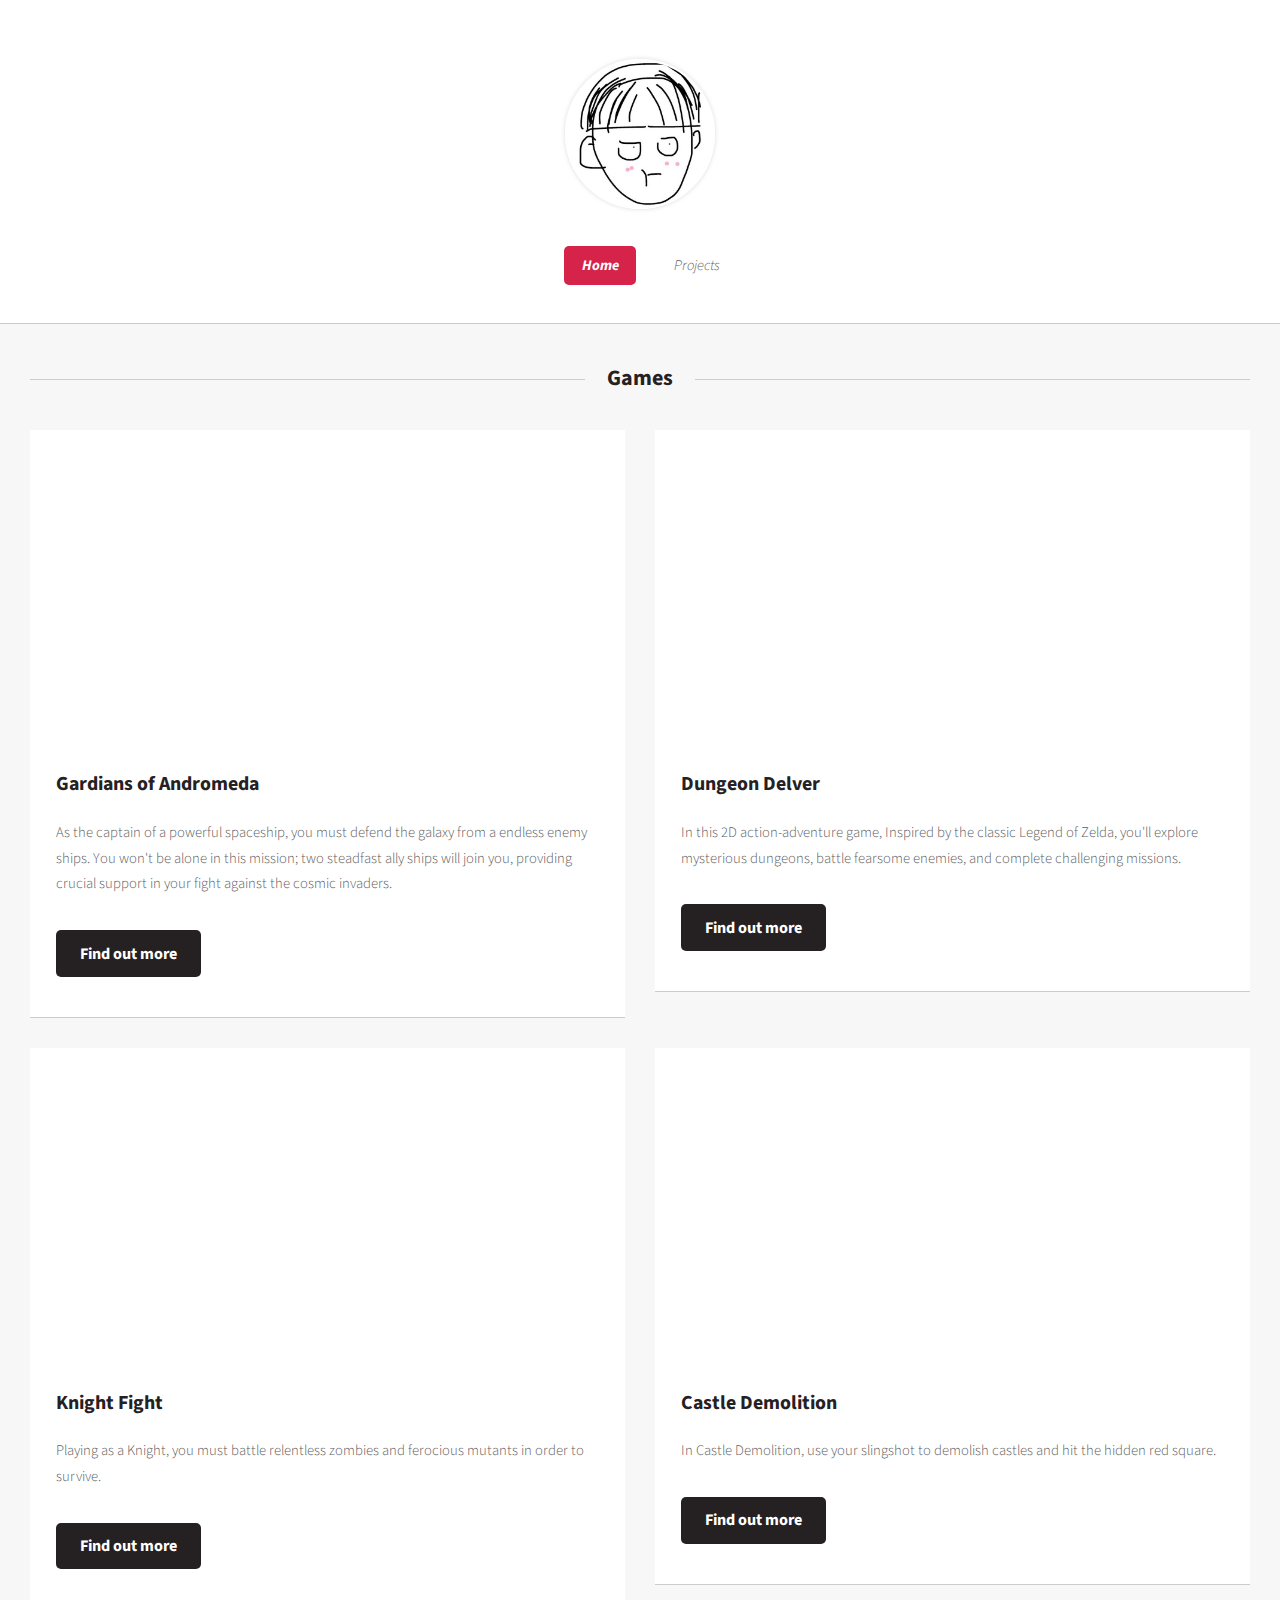
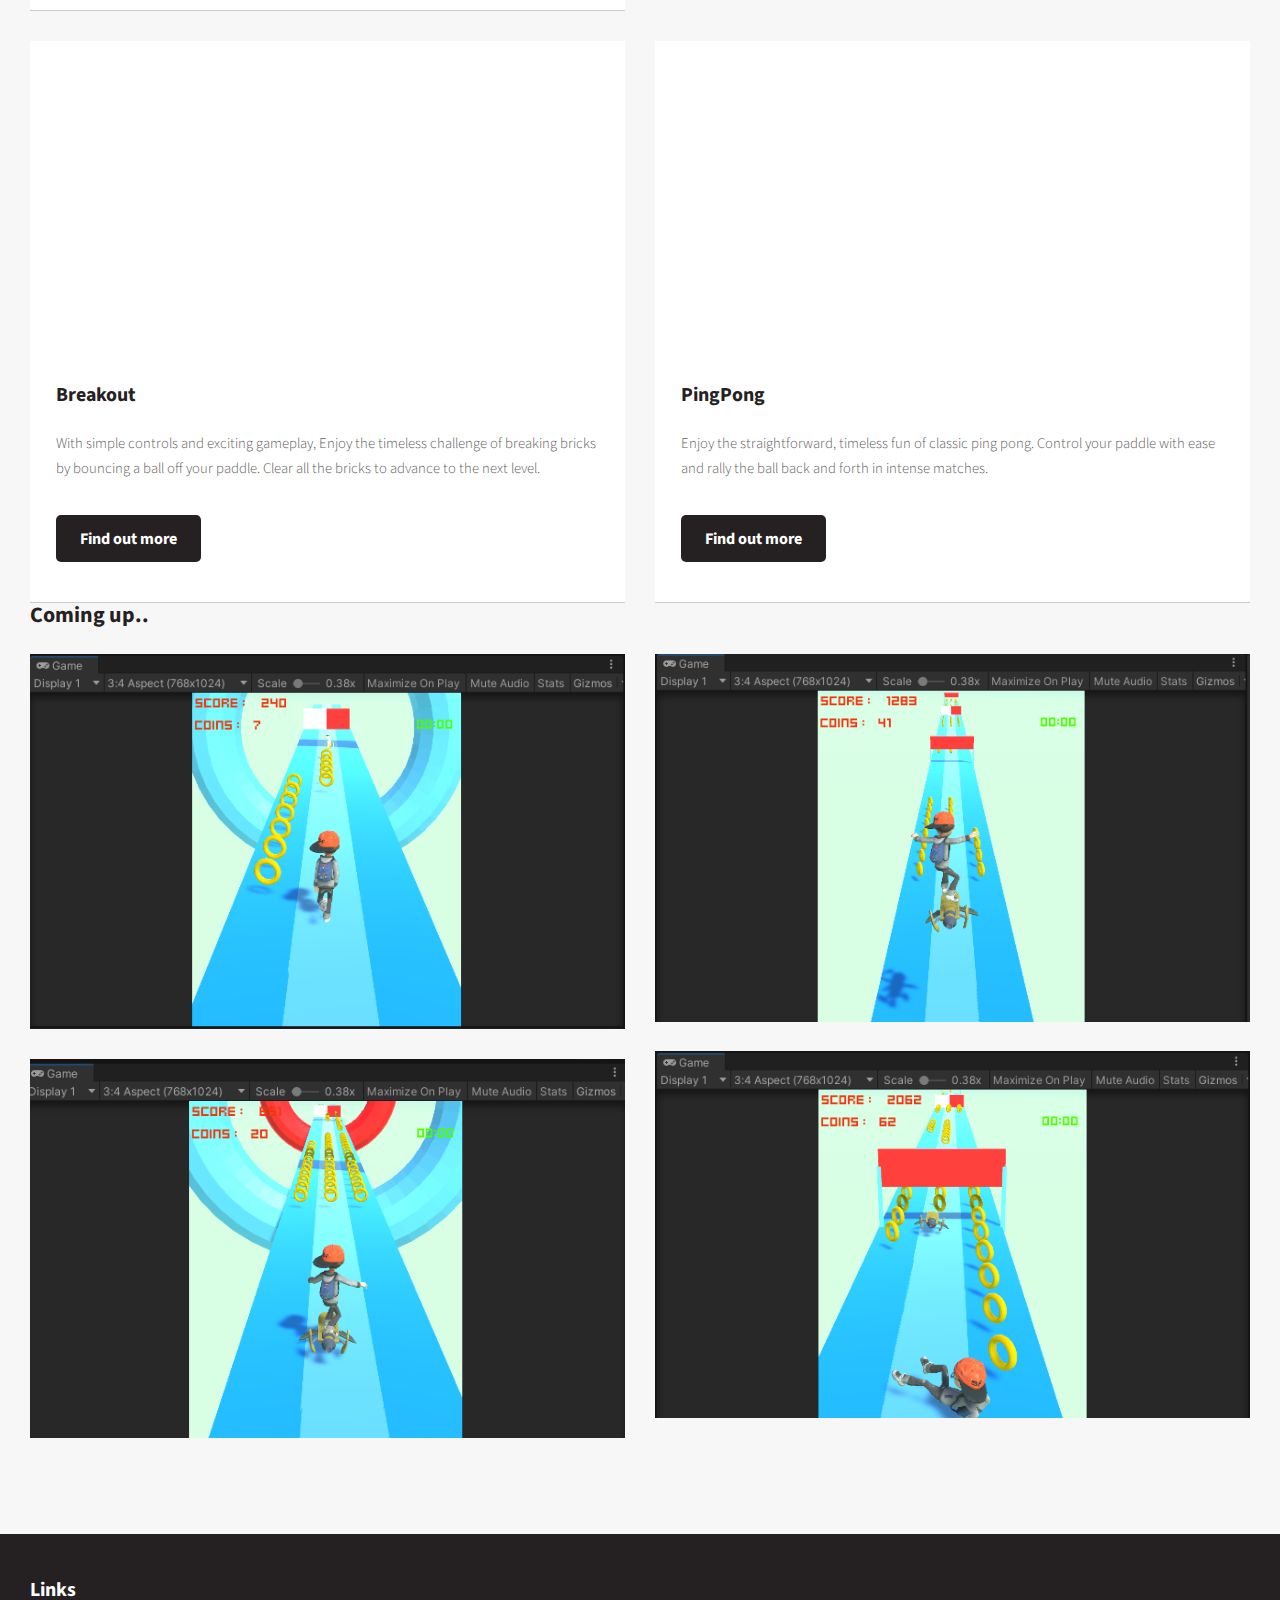
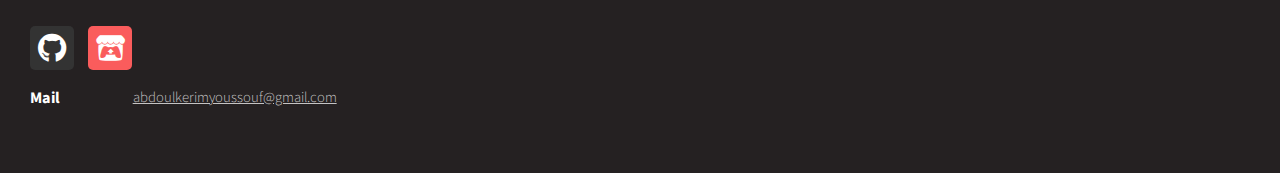
==== commit 313a3b33: "add" ====
--- a/Games.html
+++ b/Games.html
@@ -99,8 +99,8 @@
 														<h3>Knight Fight</h3>
 													</header>
 													<p>
-														In this 2D action-adventure game, Inspired by the classic Legend of Zelda, 
-														you'll explore mysterious dungeons, battle fearsome enemies, and complete challenging missions.
+														Playing as a Knight, you must battle relentless zombies and ferocious mutants in order to survive.
+														
 													</p>
 													<footer>
 														<ul class="actions">
@@ -174,6 +174,18 @@
 													</footer>
 												</section>
 											</div>
+										</div>
+										<h2>Coming up..</h2><br>
+										<div class="row">
+											<section  class="col-6 col-6-medium col-12-small">
+												<div class="image featured"><img src="images/Runner1.png" alt="" /></div>
+												<div class="image featured"><img src="images/Runner2.png" alt="" /></div>
+											</section>
+											<section  class="col-6 col-6-medium col-12-small">
+												<div class="image featured"><img src="images/Runner3.png" alt="" /></div>
+												<div class="image featured"><img src="images/Runner4.png" alt="" /></div>
+											</section>
+											
 										</div>
 									</section>
 
--- a/assets/css/main.css
+++ b/assets/css/main.css
@@ -2240,7 +2240,7 @@
 /* Intro */
 
 	#intro {
-		text-align: center;
+		text-align: justify;
 		overflow: hidden;
 	}
 
